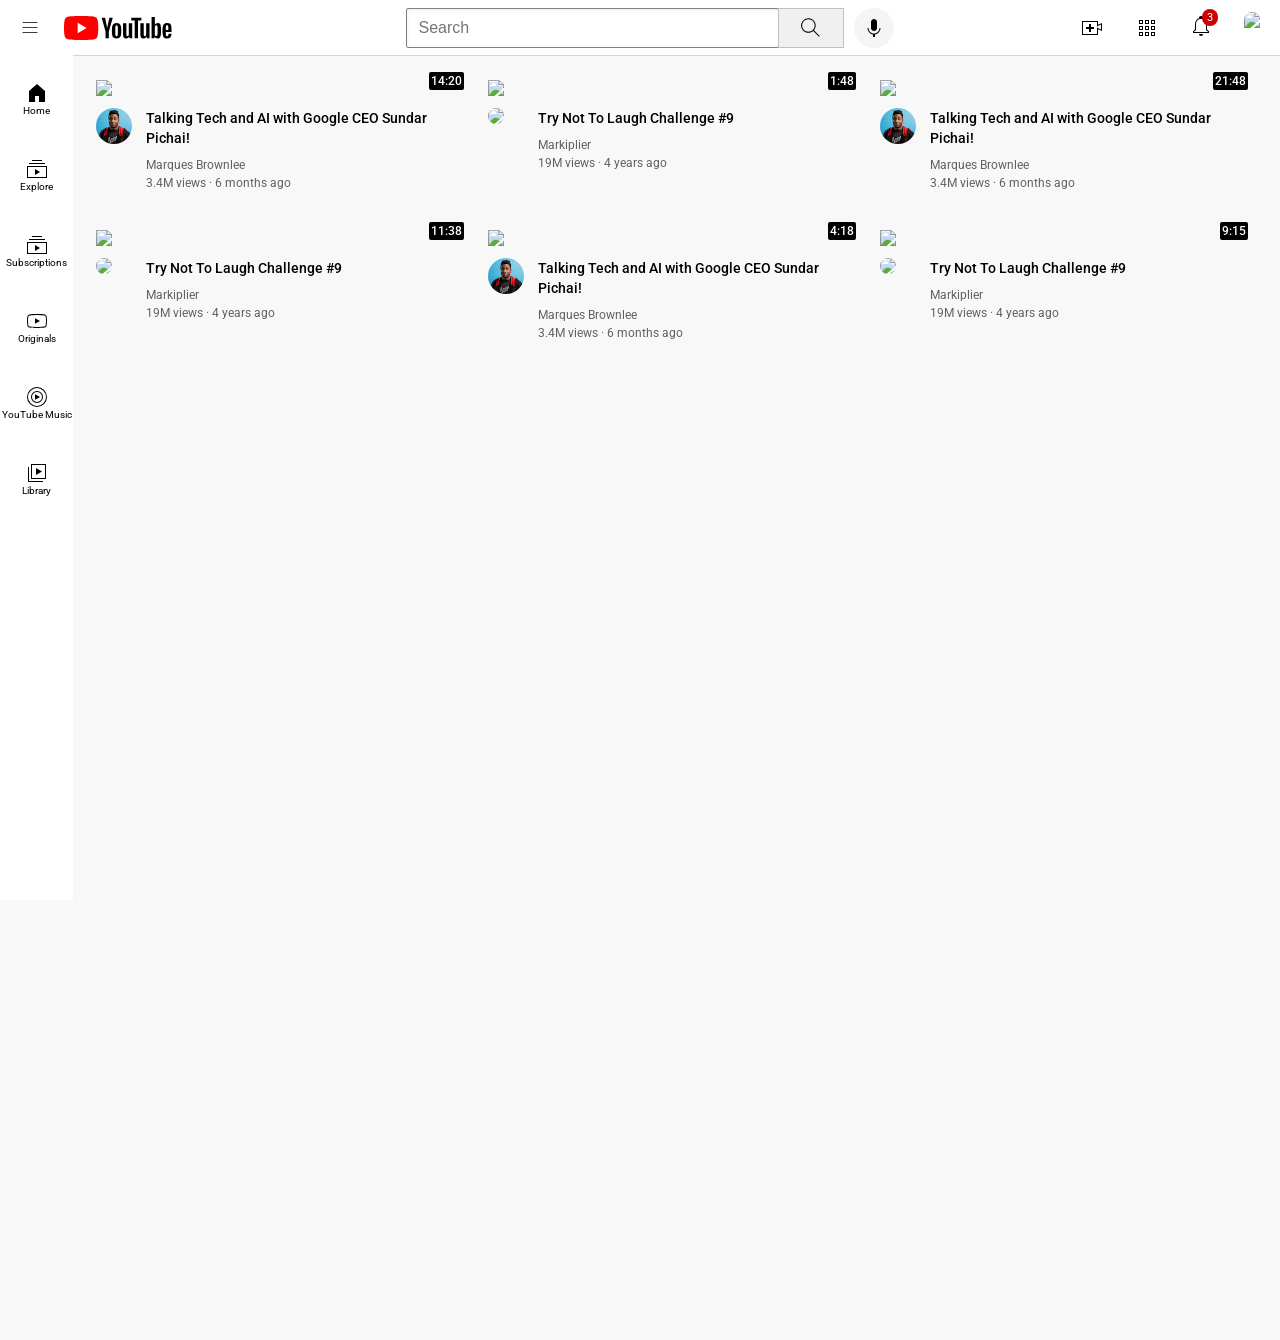
==== index.html @ 4c22b9e5 "Renamed youtube.html to index.html for consistency" ====
<!DOCTYPE html>
<html>

<head>
    <title>YouTube</title>
    <link rel="preconnect" href="https://fonts.googleapis.com">
    <link rel="preconnect" href="https://fonts.gstatic.com" crossorigin>
    <link
        href="https://fonts.googleapis.com/css2?family=Roboto:ital,wght@0,100;0,300;0,400;0,500;0,700;0,900;1,100;1,300;1,400;1,500;1,700;1,900&display=swap"
        rel="stylesheet">

    <link rel="stylesheet" href="styles/general.css">
    <link rel="stylesheet" href="styles/header.css">
    <link rel="stylesheet" href="styles/video.css">
    <link rel="stylesheet" href="styles/sidebar.css">
</head>

<body>
    <header class="header">
        <div class="left-section">
            <img class="hamburger-menu" src="icons/hamburger-menu.svg">
            <img class="youtube-logo" src="icons/youtube-logo.svg">
        </div>

        <div class="middle-section">
            <input class="search-bar" type="text" placeholder="Search">
            <button class="search-button">
                <img class="search-icon" src="icons/search.svg">
                <div class="tooltip">Search</div>
            </button>
            <button class="voice-search-button">
                <img class="voice-search-icon" src="icons/voice-search-icon.svg">
                <div class="tooltip">Search with your voice</div>
            </button>
        </div>

        <div class="right-section">
            <img class="upload-icon" src="icons/upload.svg">
            <img class="youtube-apps-icon" src="icons/youtube-apps.svg">
            <div class="notifications-icon-container">
                <img class="notifications-icon" src="icons/notifications.svg">
                <div class="notifications-count">3</div>
            </div>
            <img class="current-user-picture" src="channel-pictures/my-channel.jpeg">
        </div>

    </header>

    <nav class="sidebar">
        <div class="sidebar-link">
            <img src="icons/home.svg">
            <div>Home</div>
        </div>
        <div class="sidebar-link">
            <img src="icons/subscriptions.svg">
            <div>Explore</div>
        </div>
        <div class="sidebar-link">
            <img src="icons/subscriptions.svg">
            <div>Subscriptions</div>
        </div>
        <div class="sidebar-link">
            <img src="icons/originals.svg">
            <div>Originals</div>
        </div>
        <div class="sidebar-link">
            <img src="icons/youtube-music.svg">
            <div>YouTube Music</div>
        </div>
        <div class="sidebar-link">
            <img src="icons/library.svg">
            <div>Library</div>
        </div>
    </nav>

    <main>
        <section class="video-grid">
            <div class="video-preview">
                <div class="thumbnail-row">
                    <img class="thumbnail" src="thumbnails/thumbnail-1.webp">
                    <div class="video-time">14:20</div>
                </div>

                <div class="video-info-grid">
                    <div class="channel-picture">
                        <img class="profile-picture" src="channel-pictures/channel-1.jpeg">
                    </div>
                    <div class="video-info">
                        <p class="video-title">
                            Talking Tech and AI with Google CEO Sundar Pichai!
                        </p>
                        <p class="video-author">
                            Marques Brownlee
                        </p>
                        <p class="video-stats">
                            3.4M views &#183; 6 months ago
                        </p>
                    </div>
                </div>

            </div>

            <div class="video-preview">
                <div class="thumbnail-row">
                    <img class="thumbnail" src="thumbnails/thumbnail-2.webp">
                    <div class="video-time">1:48</div>
                </div>
                <div class="video-info-grid">
                    <div class="channel-picture">
                        <img class="profile-picture" src="channel-pictures/channel-2.jpeg">
                    </div>
                    <div class="video-info">
                        <p class="video-title">
                            Try Not To Laugh Challenge #9
                        </p>
                        <p class="video-author">
                            Markiplier
                        </p>
                        <p class="video-stats">
                            19M views &#183; 4 years ago
                        </p>
                    </div>
                </div>
            </div>

            <div class="video-preview">
                <div class="thumbnail-row">
                    <img class="thumbnail" src="thumbnails/thumbnail-1.webp">
                    <div class="video-time">21:48</div>
                </div>

                <div class="video-info-grid">
                    <div class="channel-picture">
                        <img class="profile-picture" src="channel-pictures/channel-1.jpeg">
                    </div>
                    <div class="video-info">
                        <p class="video-title">
                            Talking Tech and AI with Google CEO Sundar Pichai!
                        </p>
                        <p class="video-author">
                            Marques Brownlee
                        </p>
                        <p class="video-stats">
                            3.4M views &#183; 6 months ago
                        </p>
                    </div>
                </div>

            </div>

            <div class="video-preview">
                <div class="thumbnail-row">
                    <img class="thumbnail" src="thumbnails/thumbnail-2.webp">
                    <div class="video-time">11:38</div>
                </div>
                <div class="video-info-grid">
                    <div class="channel-picture">
                        <img class="profile-picture" src="channel-pictures/channel-2.jpeg">
                    </div>
                    <div class="video-info">
                        <p class="video-title">
                            Try Not To Laugh Challenge #9
                        </p>
                        <p class="video-author">
                            Markiplier
                        </p>
                        <p class="video-stats">
                            19M views &#183; 4 years ago
                        </p>
                    </div>
                </div>
            </div>

            <div class="video-preview">
                <div class="thumbnail-row">
                    <img class="thumbnail" src="thumbnails/thumbnail-1.webp">
                    <div class="video-time">4:18</div>
                </div>

                <div class="video-info-grid">
                    <div class="channel-picture">
                        <img class="profile-picture" src="channel-pictures/channel-1.jpeg">
                    </div>
                    <div class="video-info">
                        <p class="video-title">
                            Talking Tech and AI with Google CEO Sundar Pichai!
                        </p>
                        <p class="video-author">
                            Marques Brownlee
                        </p>
                        <p class="video-stats">
                            3.4M views &#183; 6 months ago
                        </p>
                    </div>
                </div>

            </div>

            <div class="video-preview">
                <div class="thumbnail-row">
                    <img class="thumbnail" src="thumbnails/thumbnail-2.webp">
                    <div class="video-time">9:15</div>
                </div>
                <div class="video-info-grid">
                    <div class="channel-picture">
                        <img class="profile-picture" src="channel-pictures/channel-2.jpeg">
                    </div>
                    <div class="video-info">
                        <p class="video-title">
                            Try Not To Laugh Challenge #9
                        </p>
                        <p class="video-author">
                            Markiplier
                        </p>
                        <p class="video-stats">
                            19M views &#183; 4 years ago
                        </p>
                    </div>
                </div>
            </div>
        </section>
    </main>
</body>

</html>
---- styles/general.css ----
p {
    margin-top: 0;
    margin-bottom: 0;
}

body {
    font-family: Roboto, Arial;
    margin: 0;
    padding: 80px 24px 1000px 96px;
    background-color: rgb(248, 248, 248);
}

.video-time {
    background-color: black;
    color: white;
    position: absolute;
    bottom: 10px;
    right: 8px;
    font-size: 12px;
    font-weight: 500;
    padding: 2px;
    border-radius: 2px;
}
---- styles/header.css ----
.search-bar {
    font-size: 20px;
    margin-left: 12px;
    display: block;
}

.header {
    height: 55px;
    display: flex;
    justify-content: space-between;

    position: fixed;
    left: 0;
    right: 0;
    top: 0;

    background-color: white;
    border-bottom-style: solid;
    border-bottom-width: 1px;
    border-bottom-color: rgb(214, 214, 214);

    z-index: 100;
}

.left-section {
    display: flex;
    align-items: center;
}

.middle-section {
    display: flex;
    flex: 1;
    margin-left: 70px;
    margin-right: 35px;
    max-width: 500px;
    align-items: center;
}

.right-section {
    width: 180px;
    display: flex;
    justify-content: space-between;
    align-items: center;
    margin-right: 20px;
    flex-shrink: 0;
}

.hamburger-menu {
    height: 20px;
    margin-left: 20px;
    margin-right: 24px;
}

.youtube-logo {
    height: 24px;
}

.search-button {
    height: 40px;
    width: 66px;
    background-color: rgb(240, 240, 240);
    border-width: 1px;
    border-style: solid;
    border-color: rgb(192, 192, 192);
    margin-left: -1px;
    margin-right: 10px;

    position: relative;
}

.voice-search-button {
    height: 40px;
    width: 40px;
    border-radius: 20px;
    border: none;
    background-color: rgb(245, 245, 245);
    position: relative;
}

.search-bar {
    flex: 1;
    height: 36px;
    font-size: 16px;
    border: 1px solid gray;
    border-radius: 2px;
    box-shadow: inset 1px 2px 3px rgba(0, 0, 0, 0.05);
    width: 0;
}

.search-bar::placeholder {
    font-size: 16px;
    padding-left: 10px;
}

.search-icon {
    height: 25px;
}

.voice-search-icon {
    height: 24px;
}

.upload-icon {
    height: 24px;
}

.youtube-apps-icon {
    height: 24px;
}

.notifications-icon {
    height: 24px;
}

.current-user-picture {
    height: 32px;
    border-radius: 16px;
}

.body {
    padding-bottom: 1000px;
}

.notifications-icon-container {
    position: relative
}

.notifications-count {
    position: absolute;
    background-color: rgb(204, 0, 0);
    color: white;
    font-size: 11px;
    border-radius: 10px;
    top: -5px;
    right: -5px;
    padding: 2px 5px;
}

.header img:hover,
.header button:hover {
    cursor: pointer;
}

.search-button, .voice-search-button {
    position: relative;
    display: flex;
    justify-content: center;
    align-items: center;
}

.search-button .tooltip, .voice-search-button .tooltip {
    position: absolute;
    background-color: gray;
    color: white;

    padding: 4px 8px;
    border-radius: 2px;

    font-size: 12px;

    bottom: -30px;
    opacity: 0;
    transition: opacity, 0.15s;
    pointer-events: none;
    white-space: nowrap;
}

.search-button:hover .tooltip, .voice-search-button:hover .tooltip {
    opacity: 1;
}
---- styles/video.css ----
.thumbnail {
    width: 100%
}

.video-title {
    font-weight: 500;
    margin-top: 0px;
    font-size: 14px;
    line-height: 20px;
    margin-bottom: 10px;
}

.video-stats,
.video-author {
    font-size: 12px;
    color: rgb(96, 96, 96)
}

.video-author {
    margin-bottom: 4px;
}

.video-info-grid {
    display: grid;
    grid-template-columns: 50px 1fr;

}

.profile-picture {
    width: 36px;
    border-radius: 25px;
}

.thumbnail-row {
    margin-bottom: 8px;
    position: relative;
}

.video-grid {
    display: grid;
    grid-template-columns: 1fr 1fr 1fr;
    column-gap: 16px;
    row-gap: 40px;
}


@media (max-width: 1000px) {
    .video-grid {
        grid-template-columns: 1fr 1fr;
    }
}

@media (min-width: 751px) and (max-width: 999px) {
    .video-grid {
        grid-template-columns: 1fr 1fr 1fr;
    }
}

@media (min-width: 1500px) {
    .video-grid {
        grid-template-columns: 1fr 1fr 1fr 1fr;
    }
}
---- styles/sidebar.css ----
.sidebar {
    background-color: white;
    position: fixed;
    left: 0;
    bottom: 0;
    top: 55px;
    width: 73px;
    z-index: 200;
    padding-top: 5px;
}

.sidebar-link {
    background-color: white;
    height: 76px;
    display: flex;
    justify-content: center;
    align-items: center;
    flex-direction: column;
    cursor: pointer;
}

.sidebar-link:hover {
    background-color: rgb(235, 235, 235);
}

.sidebar-link img {
    height: 24px;
}

.sidebar-link div {
    font-size: 10px;
}
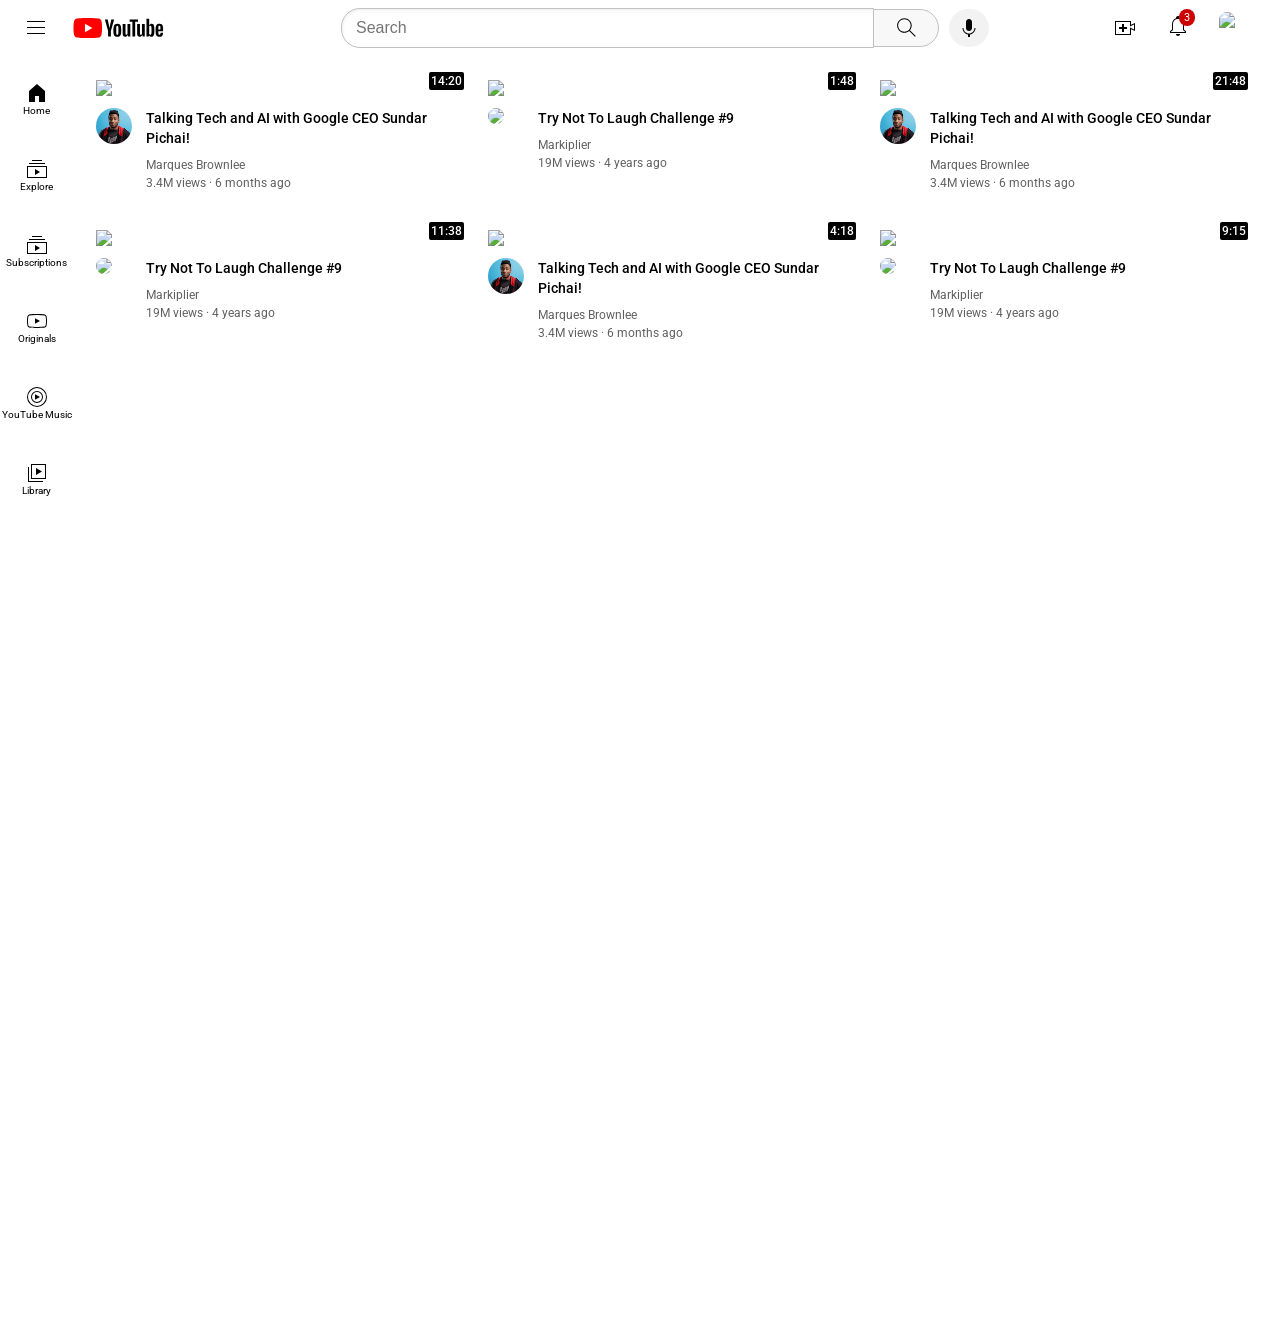
==== commit dad60aae: "updated header" ====
--- a/index.html
+++ b/index.html
@@ -36,7 +36,6 @@
 
         <div class="right-section">
             <img class="upload-icon" src="icons/upload.svg">
-            <img class="youtube-apps-icon" src="icons/youtube-apps.svg">
             <div class="notifications-icon-container">
                 <img class="notifications-icon" src="icons/notifications.svg">
                 <div class="notifications-count">3</div>
--- a/styles/general.css
+++ b/styles/general.css
@@ -7,7 +7,7 @@
     font-family: Roboto, Arial;
     margin: 0;
     padding: 80px 24px 1000px 96px;
-    background-color: rgb(248, 248, 248);
+    background-color: white;
 }
 
 .video-time {
--- a/styles/header.css
+++ b/styles/header.css
@@ -1,9 +1,3 @@
-.search-bar {
-    font-size: 20px;
-    margin-left: 12px;
-    display: block;
-}
-
 .header {
     height: 55px;
     display: flex;
@@ -13,12 +7,9 @@
     left: 0;
     right: 0;
     top: 0;
+    padding: 0 16px;
 
     background-color: white;
-    border-bottom-style: solid;
-    border-bottom-width: 1px;
-    border-bottom-color: rgb(214, 214, 214);
-
     z-index: 100;
 }
 
@@ -32,57 +23,66 @@
     flex: 1;
     margin-left: 70px;
     margin-right: 35px;
-    max-width: 500px;
+    max-width: 680px;
     align-items: center;
 }
 
 .right-section {
     width: 180px;
     display: flex;
-    justify-content: space-between;
+    justify-content: space-evenly;
     align-items: center;
-    margin-right: 20px;
+    margin-right: 0px;
     flex-shrink: 0;
 }
 
 .hamburger-menu {
-    height: 20px;
-    margin-left: 20px;
-    margin-right: 24px;
+    height: 24px;
+    padding: 8px;
 }
 
 .youtube-logo {
-    height: 24px;
+    height: 20px;
+    width: 93px;
+    padding: 18px 14px 18px 16px;
 }
 
 .search-button {
-    height: 40px;
+    height: 38px;
     width: 66px;
-    background-color: rgb(240, 240, 240);
-    border-width: 1px;
-    border-style: solid;
-    border-color: rgb(192, 192, 192);
+    background-color: rgb(248, 248, 248);
+
+    border: 0.667px solid rgb(192, 192, 192);
+    border-radius: 0 19px 19px 0;
+
     margin-left: -1px;
     margin-right: 10px;
 
     position: relative;
+    transition: background-color 0.15s;
 }
 
 .voice-search-button {
-    height: 40px;
+    height: 38px;
     width: 40px;
-    border-radius: 20px;
+    background-color: rgb(242, 242, 242);
+    border-radius: 19px;
     border: none;
-    background-color: rgb(245, 245, 245);
+
     position: relative;
+    transition: background-color 0.15s;
 }
 
 .search-bar {
+    font-size: 20px;
+    margin-left: 32px;
+    padding: 0 4px;
+
     flex: 1;
-    height: 36px;
+    height: 38px;
     font-size: 16px;
-    border: 1px solid gray;
-    border-radius: 2px;
+    border: 0.667px solid rgb(192, 192, 192);
+    border-radius: 19px 0 0 19px;
     box-shadow: inset 1px 2px 3px rgba(0, 0, 0, 0.05);
     width: 0;
 }
@@ -141,14 +141,16 @@
     cursor: pointer;
 }
 
-.search-button, .voice-search-button {
+.search-button,
+.voice-search-button {
     position: relative;
     display: flex;
     justify-content: center;
     align-items: center;
 }
 
-.search-button .tooltip, .voice-search-button .tooltip {
+.search-button .tooltip,
+.voice-search-button .tooltip {
     position: absolute;
     background-color: gray;
     color: white;
@@ -165,6 +167,12 @@
     white-space: nowrap;
 }
 
-.search-button:hover .tooltip, .voice-search-button:hover .tooltip {
+.search-button:hover .tooltip,
+.voice-search-button:hover .tooltip {
     opacity: 1;
 }
+
+.search-button:hover,
+.voice-search-button:hover {
+    background-color: rgb(235, 235, 235);
+}
--- a/styles/sidebar.css
+++ b/styles/sidebar.css
@@ -17,6 +17,7 @@
     align-items: center;
     flex-direction: column;
     cursor: pointer;
+    transition: background-color 0.2s;
 }
 
 .sidebar-link:hover {
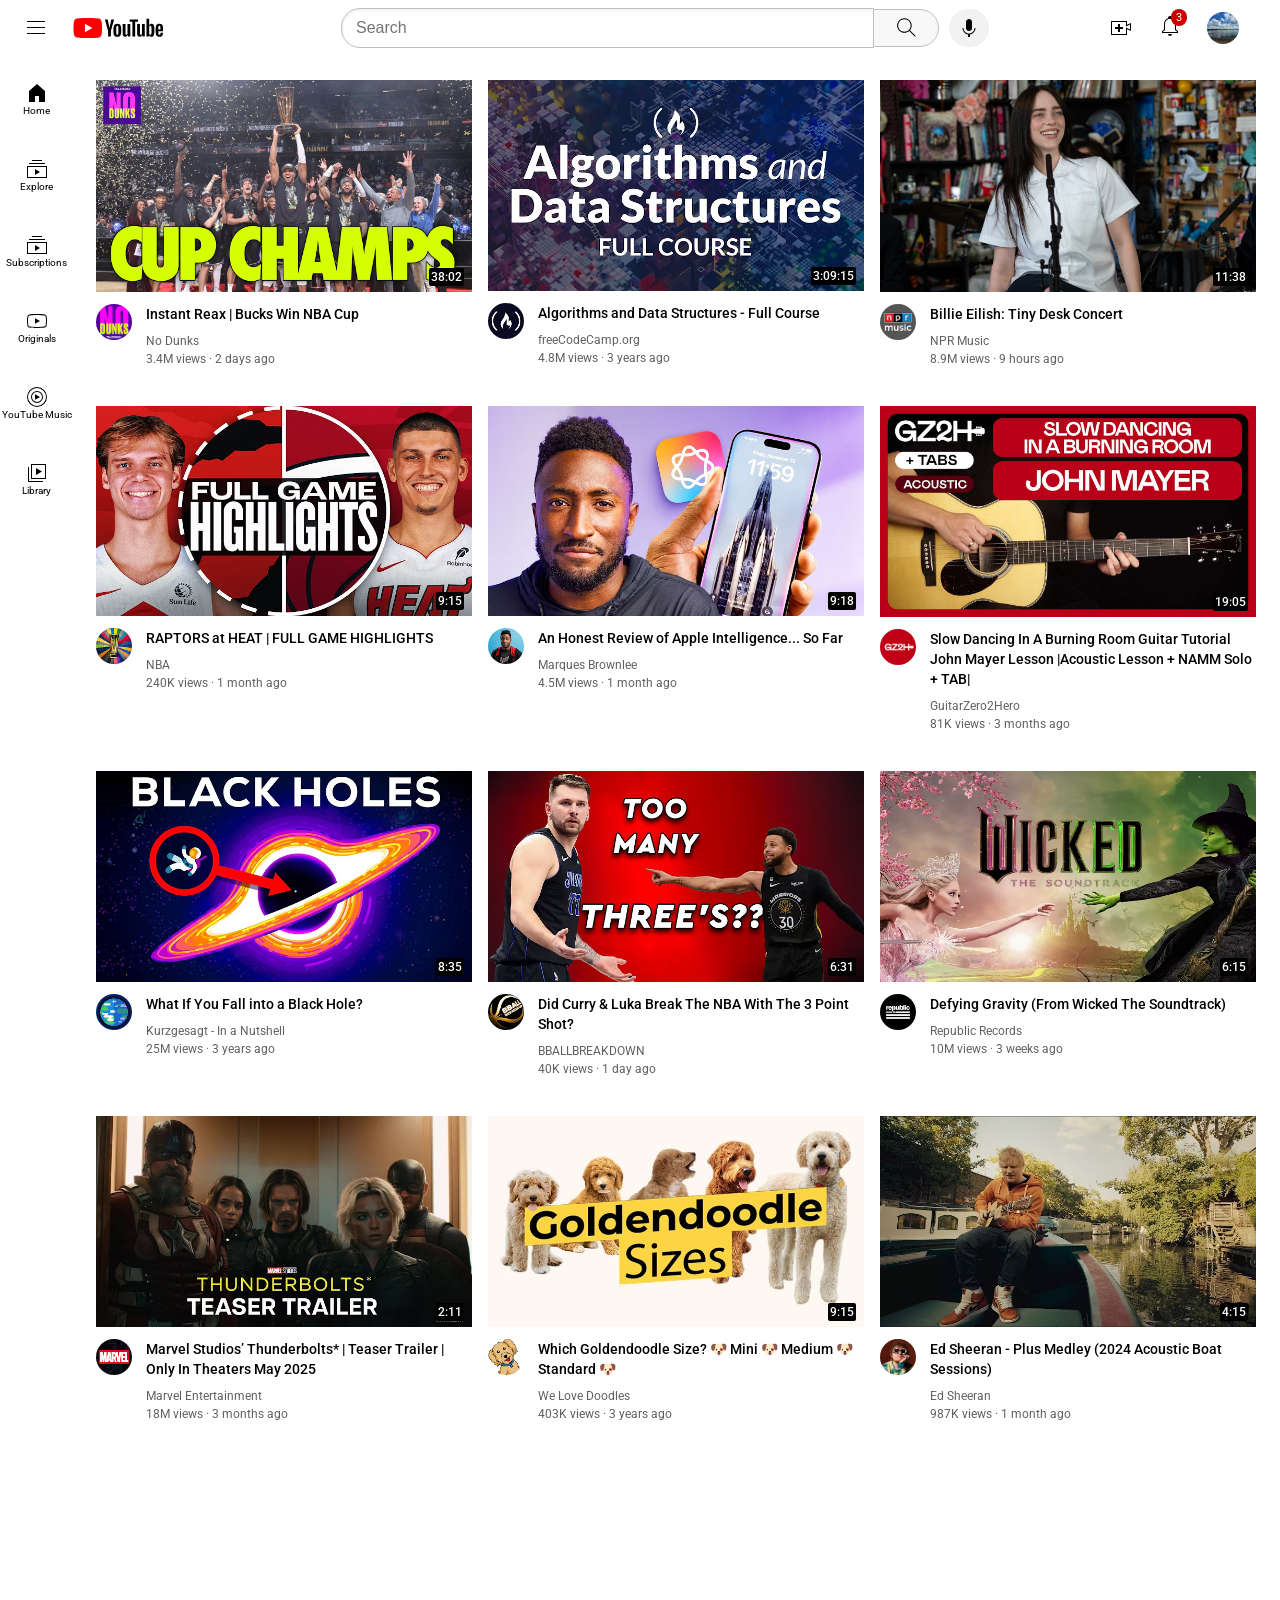
==== commit 1910c582: "updated thumbnails and channel pictures" ====
--- a/index.html
+++ b/index.html
@@ -40,7 +40,7 @@
                 <img class="notifications-icon" src="icons/notifications.svg">
                 <div class="notifications-count">3</div>
             </div>
-            <img class="current-user-picture" src="channel-pictures/my-channel.jpeg">
+            <img class="current-user-picture" src="channel-pictures/my-channel.jpg">
         </div>
 
     </header>
@@ -76,8 +76,101 @@
         <section class="video-grid">
             <div class="video-preview">
                 <div class="thumbnail-row">
-                    <img class="thumbnail" src="thumbnails/thumbnail-1.webp">
-                    <div class="video-time">14:20</div>
+                    <img class="thumbnail" src="thumbnails/thumbnail-3.jpg">
+                    <div class="video-time">38:02</div>
+                </div>
+
+                <div class="video-info-grid">
+                    <div class="channel-picture">
+                        <img class="profile-picture" src="channel-pictures/channel-3.jpg">
+                    </div>
+                    <div class="video-info">
+                        <p class="video-title">
+                            Instant Reax | Bucks Win NBA Cup
+                        </p>
+                        <p class="video-author">
+                            No Dunks
+                        </p>
+                        <p class="video-stats">
+                            3.4M views &#183; 2 days ago
+                        </p>
+                    </div>
+                </div>
+            </div>
+
+            <div class="video-preview">
+                <div class="thumbnail-row">
+                    <img class="thumbnail" src="thumbnails/thumbnail-6.avif">
+                    <div class="video-time">3:09:15</div>
+                </div>
+                <div class="video-info-grid">
+                    <div class="channel-picture">
+                        <img class="profile-picture" src="channel-pictures/channel-6.jpg">
+                    </div>
+                    <div class="video-info">
+                        <p class="video-title">
+                            Algorithms and Data Structures - Full Course
+                        </p>
+                        <p class="video-author">
+                            freeCodeCamp.org
+                        </p>
+                        <p class="video-stats">
+                            4.8M views &#183; 3 years ago
+                        </p>
+                    </div>
+                </div>
+            </div>
+
+            <div class="video-preview">
+                <div class="thumbnail-row">
+                    <img class="thumbnail" src="thumbnails/thumbnail-4.jpg">
+                    <div class="video-time">11:38</div>
+                </div>
+                <div class="video-info-grid">
+                    <div class="channel-picture">
+                        <img class="profile-picture" src="channel-pictures/channel-4.jpg">
+                    </div>
+                    <div class="video-info">
+                        <p class="video-title">
+                            Billie Eilish: Tiny Desk Concert
+                        </p>
+                        <p class="video-author">
+                            NPR Music
+                        </p>
+                        <p class="video-stats">
+                            8.9M views &#183; 9 hours ago
+                        </p>
+                    </div>
+                </div>
+            </div>
+
+            <div class="video-preview">
+                <div class="thumbnail-row">
+                    <img class="thumbnail" src="thumbnails/thumbnail-2.avif">
+                    <div class="video-time">9:15</div>
+                </div>
+                <div class="video-info-grid">
+                    <div class="channel-picture">
+                        <img class="profile-picture" src="channel-pictures/channel-2.jpg">
+                    </div>
+                    <div class="video-info">
+                        <p class="video-title">
+                            RAPTORS at HEAT | FULL GAME HIGHLIGHTS
+                        </p>
+                        <p class="video-author">
+                            NBA
+                        </p>
+                        <p class="video-stats">
+                            240K views &#183; 1 month ago
+                        </p>
+                    </div>
+                </div>
+            </div>
+
+            <div class="video-preview">
+                <div class="thumbnail-row">
+                    <img class="thumbnail" src="thumbnails/thumbnail-1.avif">
+                    <div class="video-time">9:18</div>
                 </div>
 
                 <div class="video-info-grid">
@@ -86,133 +179,175 @@
                     </div>
                     <div class="video-info">
                         <p class="video-title">
-                            Talking Tech and AI with Google CEO Sundar Pichai!
+                            An Honest Review of Apple Intelligence... So Far
                         </p>
                         <p class="video-author">
                             Marques Brownlee
                         </p>
                         <p class="video-stats">
-                            3.4M views &#183; 6 months ago
-                        </p>
-                    </div>
-                </div>
-
-            </div>
-
-            <div class="video-preview">
-                <div class="thumbnail-row">
-                    <img class="thumbnail" src="thumbnails/thumbnail-2.webp">
-                    <div class="video-time">1:48</div>
-                </div>
-                <div class="video-info-grid">
-                    <div class="channel-picture">
-                        <img class="profile-picture" src="channel-pictures/channel-2.jpeg">
-                    </div>
-                    <div class="video-info">
-                        <p class="video-title">
-                            Try Not To Laugh Challenge #9
-                        </p>
-                        <p class="video-author">
-                            Markiplier
-                        </p>
-                        <p class="video-stats">
-                            19M views &#183; 4 years ago
-                        </p>
-                    </div>
-                </div>
-            </div>
-
-            <div class="video-preview">
-                <div class="thumbnail-row">
-                    <img class="thumbnail" src="thumbnails/thumbnail-1.webp">
-                    <div class="video-time">21:48</div>
-                </div>
-
-                <div class="video-info-grid">
-                    <div class="channel-picture">
-                        <img class="profile-picture" src="channel-pictures/channel-1.jpeg">
-                    </div>
-                    <div class="video-info">
-                        <p class="video-title">
-                            Talking Tech and AI with Google CEO Sundar Pichai!
-                        </p>
-                        <p class="video-author">
-                            Marques Brownlee
-                        </p>
-                        <p class="video-stats">
-                            3.4M views &#183; 6 months ago
-                        </p>
-                    </div>
-                </div>
-
-            </div>
-
-            <div class="video-preview">
-                <div class="thumbnail-row">
-                    <img class="thumbnail" src="thumbnails/thumbnail-2.webp">
-                    <div class="video-time">11:38</div>
-                </div>
-                <div class="video-info-grid">
-                    <div class="channel-picture">
-                        <img class="profile-picture" src="channel-pictures/channel-2.jpeg">
-                    </div>
-                    <div class="video-info">
-                        <p class="video-title">
-                            Try Not To Laugh Challenge #9
-                        </p>
-                        <p class="video-author">
-                            Markiplier
-                        </p>
-                        <p class="video-stats">
-                            19M views &#183; 4 years ago
-                        </p>
-                    </div>
-                </div>
-            </div>
-
-            <div class="video-preview">
-                <div class="thumbnail-row">
-                    <img class="thumbnail" src="thumbnails/thumbnail-1.webp">
-                    <div class="video-time">4:18</div>
-                </div>
-
-                <div class="video-info-grid">
-                    <div class="channel-picture">
-                        <img class="profile-picture" src="channel-pictures/channel-1.jpeg">
-                    </div>
-                    <div class="video-info">
-                        <p class="video-title">
-                            Talking Tech and AI with Google CEO Sundar Pichai!
-                        </p>
-                        <p class="video-author">
-                            Marques Brownlee
-                        </p>
-                        <p class="video-stats">
-                            3.4M views &#183; 6 months ago
-                        </p>
-                    </div>
-                </div>
-
-            </div>
-
-            <div class="video-preview">
-                <div class="thumbnail-row">
-                    <img class="thumbnail" src="thumbnails/thumbnail-2.webp">
+                            4.5M views &#183; 1 month ago
+                        </p>
+                    </div>
+                </div>
+            </div>
+
+            <div class="video-preview">
+                <div class="thumbnail-row">
+                    <img class="thumbnail" src="thumbnails/thumbnail-5.jpg">
+                    <div class="video-time">19:05</div>
+                </div>
+                <div class="video-info-grid">
+                    <div class="channel-picture">
+                        <img class="profile-picture" src="channel-pictures/channel-5.jpg">
+                    </div>
+                    <div class="video-info">
+                        <p class="video-title">
+                            Slow Dancing In A Burning Room Guitar Tutorial John Mayer Lesson |Acoustic Lesson + NAMM
+                            Solo + TAB|
+                        </p>
+                        <p class="video-author">
+                            GuitarZero2Hero
+                        </p>
+                        <p class="video-stats">
+                            81K views &#183; 3 months ago
+                        </p>
+                    </div>
+                </div>
+            </div>
+
+            <div class="video-preview">
+                <div class="thumbnail-row">
+                    <img class="thumbnail" src="thumbnails/thumbnail-7.avif">
+                    <div class="video-time">8:35</div>
+                </div>
+                <div class="video-info-grid">
+                    <div class="channel-picture">
+                        <img class="profile-picture" src="channel-pictures/channel-7.jpg">
+                    </div>
+                    <div class="video-info">
+                        <p class="video-title">
+                            What If You Fall into a Black Hole?
+                        </p>
+                        <p class="video-author">
+                            Kurzgesagt - In a Nutshell
+                        </p>
+                        <p class="video-stats">
+                            25M views &#183; 3 years ago
+                        </p>
+                    </div>
+                </div>
+            </div>
+
+            <div class="video-preview">
+                <div class="thumbnail-row">
+                    <img class="thumbnail" src="thumbnails/thumbnail-8.avif">
+                    <div class="video-time">6:31</div>
+                </div>
+                <div class="video-info-grid">
+                    <div class="channel-picture">
+                        <img class="profile-picture" src="channel-pictures/channel-8.jpg">
+                    </div>
+                    <div class="video-info">
+                        <p class="video-title">
+                            Did Curry &#38; Luka Break The NBA With The 3 Point Shot?
+                        </p>
+                        <p class="video-author">
+                            BBALLBREAKDOWN
+                        </p>
+                        <p class="video-stats">
+                            40K views &#183; 1 day ago
+                        </p>
+                    </div>
+                </div>
+            </div>
+
+            <div class="video-preview">
+                <div class="thumbnail-row">
+                    <img class="thumbnail" src="thumbnails/thumbnail-9.avif">
+                    <div class="video-time">6:15</div>
+                </div>
+                <div class="video-info-grid">
+                    <div class="channel-picture">
+                        <img class="profile-picture" src="channel-pictures/channel-9.jpg">
+                    </div>
+                    <div class="video-info">
+                        <p class="video-title">
+                            Defying Gravity (From Wicked The Soundtrack)
+                        </p>
+                        <p class="video-author">
+                            Republic Records
+                        </p>
+                        <p class="video-stats">
+                            10M views &#183; 3 weeks ago
+                        </p>
+                    </div>
+                </div>
+            </div>
+
+            <div class="video-preview">
+                <div class="thumbnail-row">
+                    <img class="thumbnail" src="thumbnails/thumbnail-10.avif">
+                    <div class="video-time">2:11</div>
+                </div>
+                <div class="video-info-grid">
+                    <div class="channel-picture">
+                        <img class="profile-picture" src="channel-pictures/channel-10.jpg">
+                    </div>
+                    <div class="video-info">
+                        <p class="video-title">
+                            Marvel Studios’ Thunderbolts* | Teaser Trailer | Only In Theaters May 2025
+                        </p>
+                        <p class="video-author">
+                            Marvel Entertainment
+                        </p>
+                        <p class="video-stats">
+                            18M views &#183; 3 months ago
+                        </p>
+                    </div>
+                </div>
+            </div>
+
+            <div class="video-preview">
+                <div class="thumbnail-row">
+                    <img class="thumbnail" src="thumbnails/thumbnail-11.avif">
                     <div class="video-time">9:15</div>
                 </div>
                 <div class="video-info-grid">
                     <div class="channel-picture">
-                        <img class="profile-picture" src="channel-pictures/channel-2.jpeg">
-                    </div>
-                    <div class="video-info">
-                        <p class="video-title">
-                            Try Not To Laugh Challenge #9
-                        </p>
-                        <p class="video-author">
-                            Markiplier
-                        </p>
-                        <p class="video-stats">
-                            19M views &#183; 4 years ago
+                        <img class="profile-picture" src="channel-pictures/channel-11.jpg">
+                    </div>
+                    <div class="video-info">
+                        <p class="video-title">
+                            Which Goldendoodle Size? 🐶 Mini 🐶 Medium 🐶 Standard 🐶
+                        </p>
+                        <p class="video-author">
+                            We Love Doodles
+                        </p>
+                        <p class="video-stats">
+                            403K views &#183; 3 years ago
+                        </p>
+                    </div>
+                </div>
+            </div>
+
+            <div class="video-preview">
+                <div class="thumbnail-row">
+                    <img class="thumbnail" src="thumbnails/thumbnail-12.avif">
+                    <div class="video-time">4:15</div>
+                </div>
+                <div class="video-info-grid">
+                    <div class="channel-picture">
+                        <img class="profile-picture" src="channel-pictures/channel-12.jpg">
+                    </div>
+                    <div class="video-info">
+                        <p class="video-title">
+                            Ed Sheeran - Plus Medley (2024 Acoustic Boat Sessions)
+                        </p>
+                        <p class="video-author">
+                            Ed Sheeran
+                        </p>
+                        <p class="video-stats">
+                            987K views &#183; 1 month ago
                         </p>
                     </div>
                 </div>
--- a/styles/header.css
+++ b/styles/header.css
@@ -77,6 +77,7 @@
     font-size: 20px;
     margin-left: 32px;
     padding: 0 4px;
+    text-indent: 10px;
 
     flex: 1;
     height: 38px;
@@ -89,7 +90,7 @@
 
 .search-bar::placeholder {
     font-size: 16px;
-    padding-left: 10px;
+    padding-left: 0px;
 }
 
 .search-icon {
@@ -175,4 +176,9 @@
 .search-button:hover,
 .voice-search-button:hover {
     background-color: rgb(235, 235, 235);
+}
+
+.search-bar:focus,
+.search-bar:active {
+    border-color: red;
 }
--- a/styles/video.css
+++ b/styles/video.css
@@ -43,6 +43,12 @@
     row-gap: 40px;
 }
 
+.video-title,
+.thumbnail,
+.profile-picture {
+    cursor: pointer;
+}
+
 
 @media (max-width: 1000px) {
     .video-grid {
